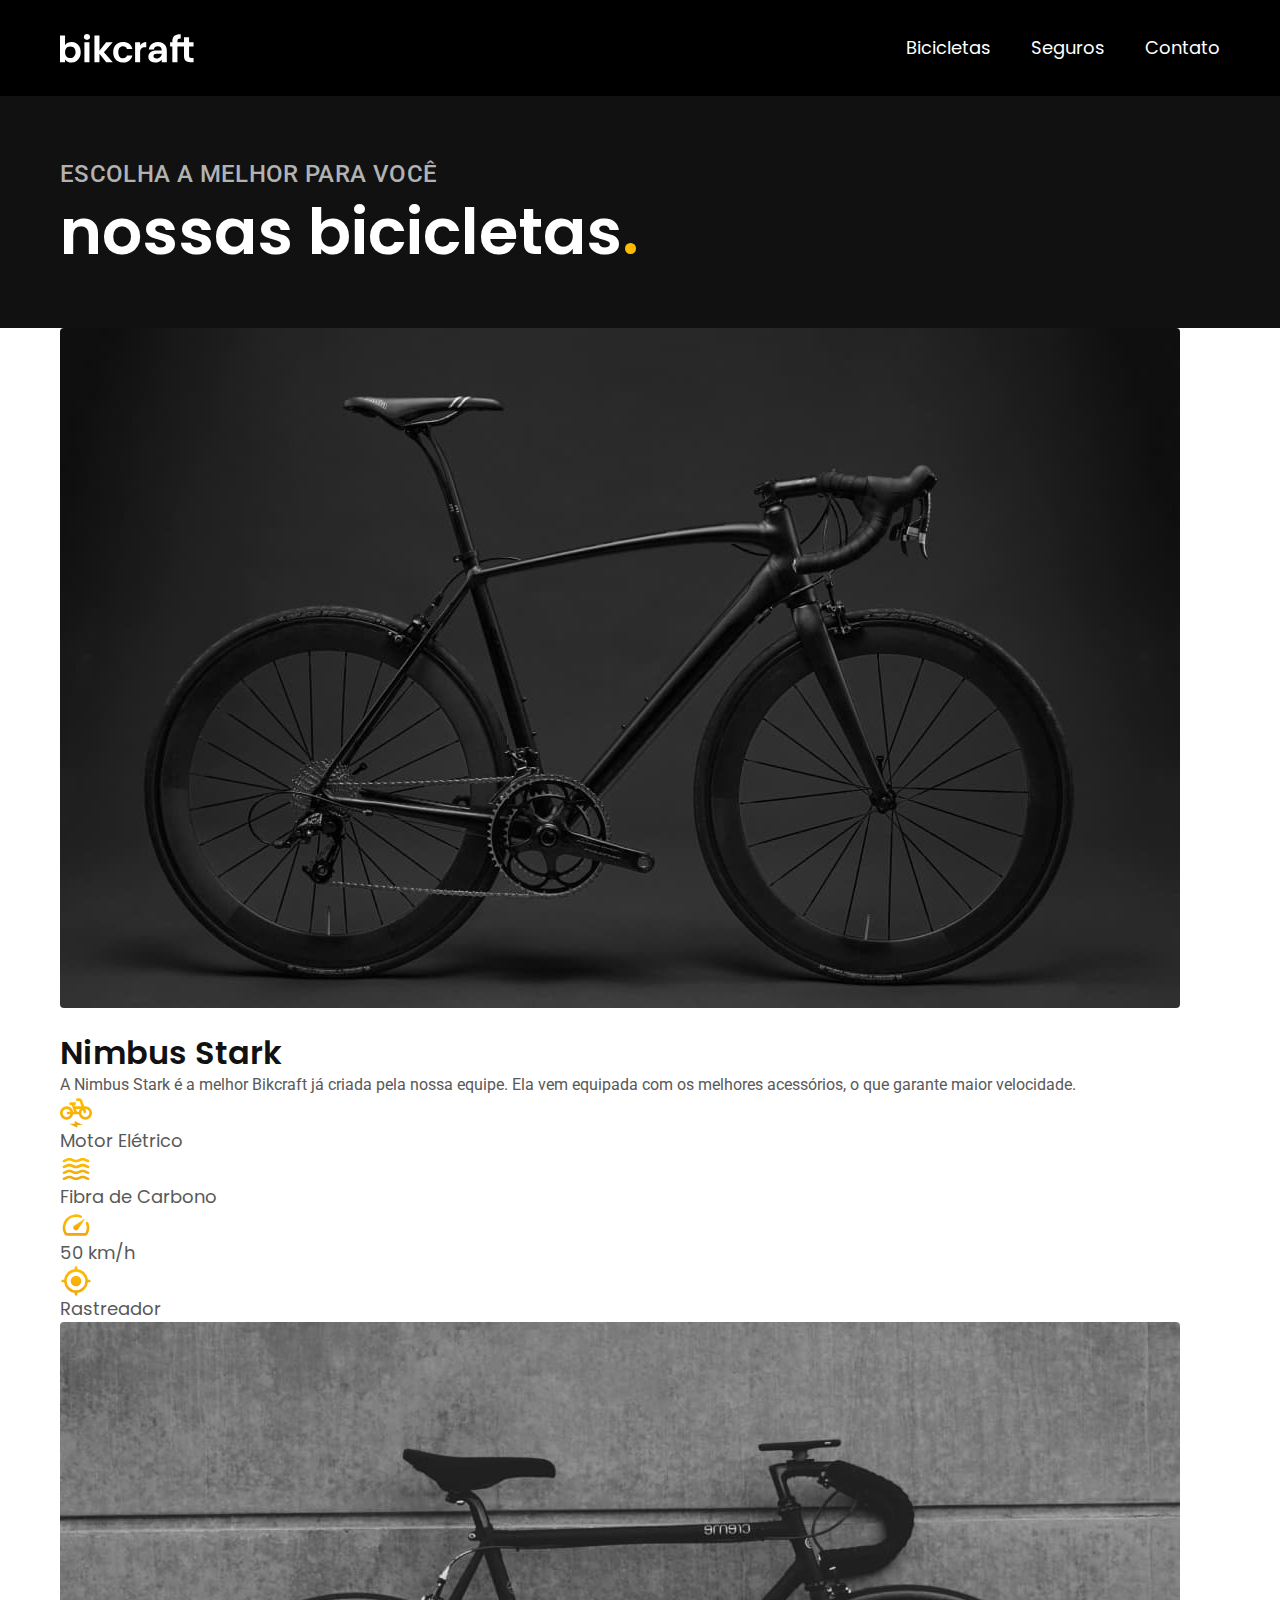
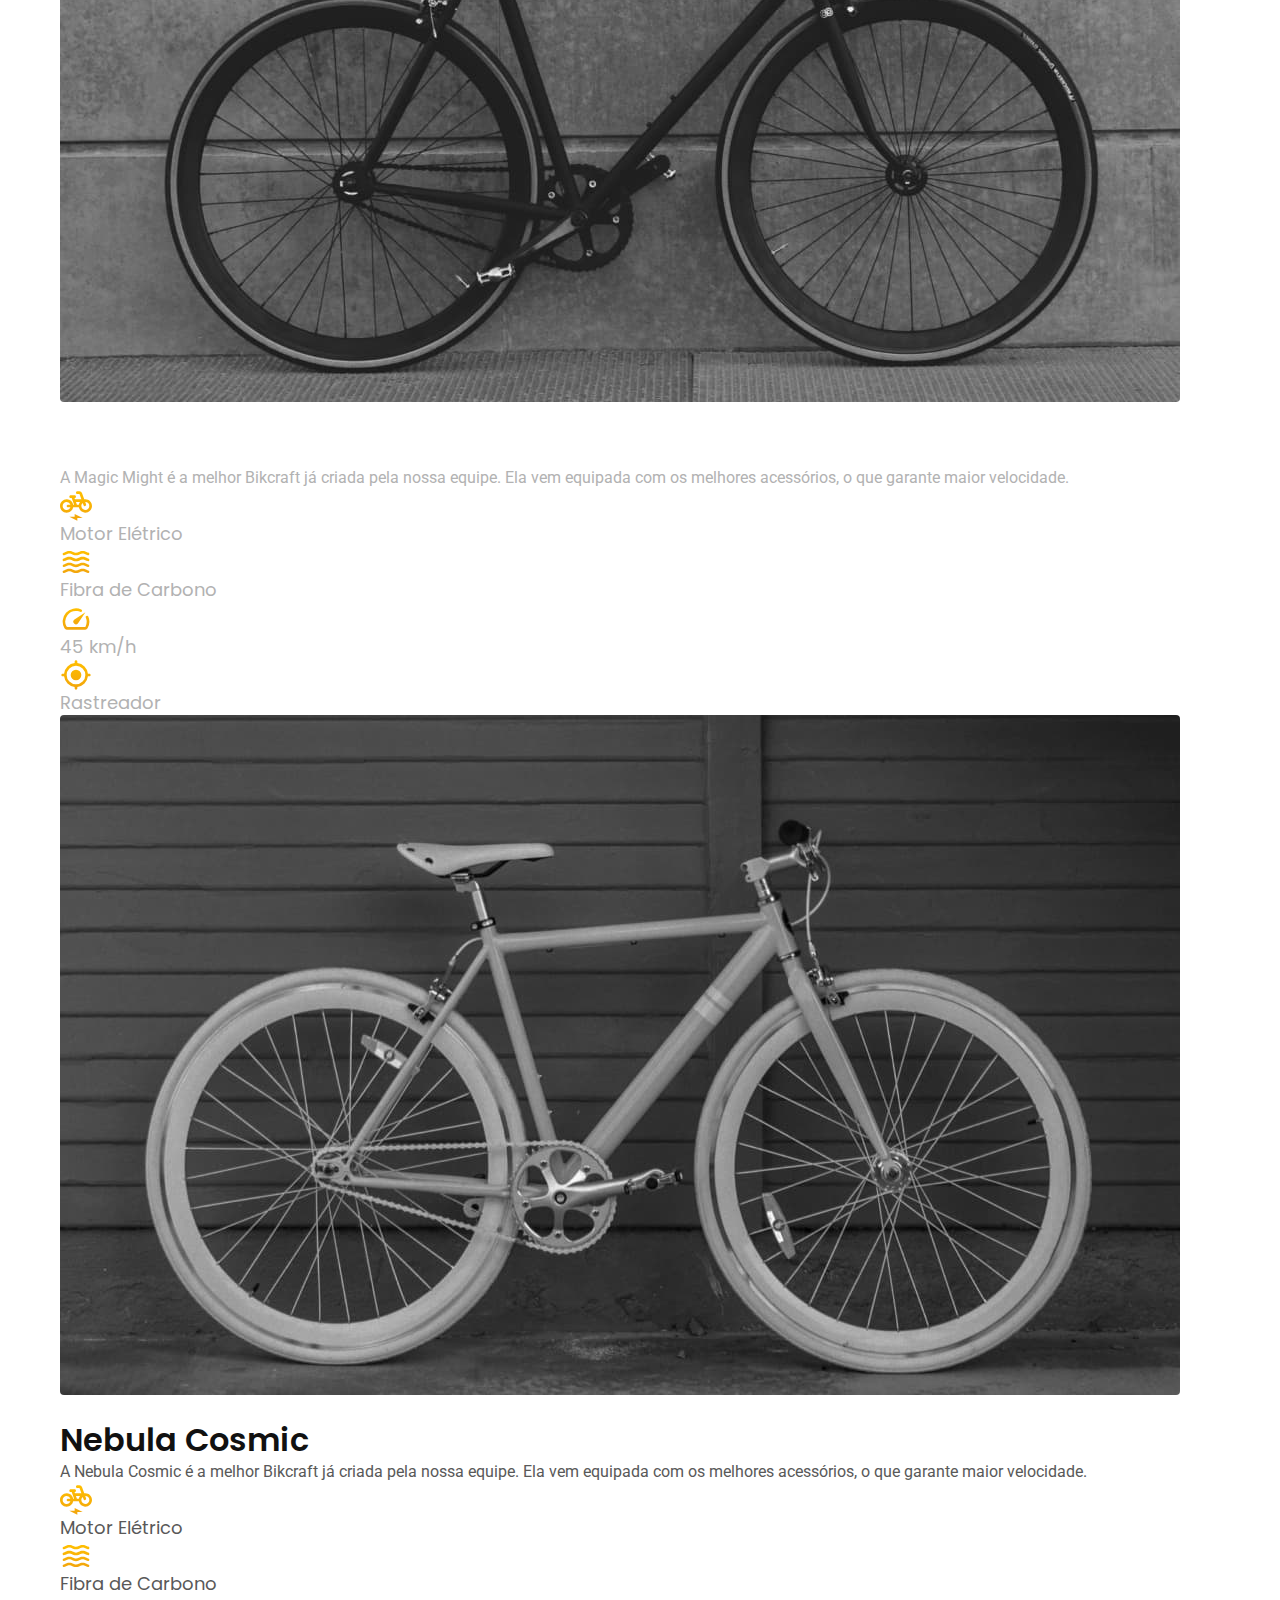
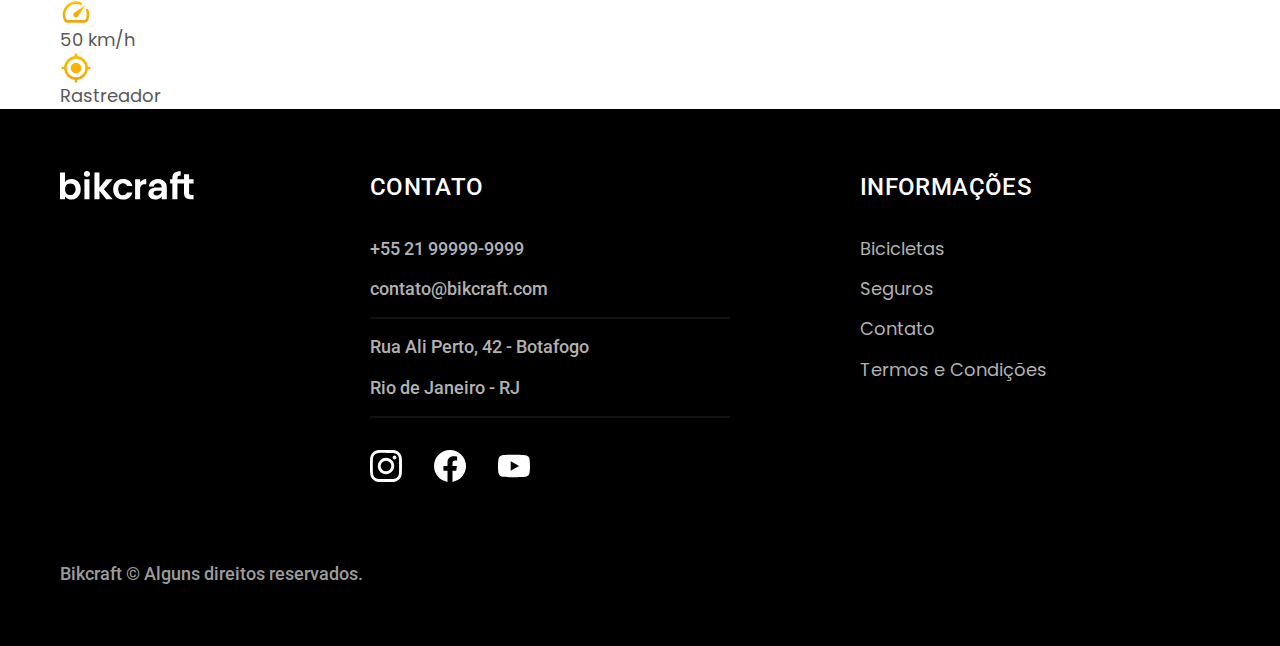
==== bicicletas.html @ 24e1cd5f "Bicicletas 1" ====
<!DOCTYPE html>
<html lang="pt-br">

<head>
  <meta charset="UTF-8">
  <meta http-equiv="X-UA-Compatible" content="IE=edge">
  <meta name="viewport" content="width=device-width, initial-scale=1.0">
  <title>Bicicletas | Bikcraft</title>
  <meta name="description" content="Bicicletas.">

  <link rel="stylesheet" href="./css/style.css">

  <link rel="preconnect" href="https://fonts.googleapis.com">
  <link rel="preconnect" href="https://fonts.gstatic.com" crossorigin>
  <link
    href="https://fonts.googleapis.com/css2?family=Poppins:wght@400;600&family=Roboto:wght@400;500&display=swap&family=Merriweather:ital,wght@1,900&display=swap"
    rel="stylesheet">
</head>

<body id="bicicletas">
  <header class="header-bg">
    <div class="header container">
      <a href="./"><img src="./img/bikcraft.svg" alt="Bikcraft"></a>
      <nav aria-label="primaria">
        <ul class="header-menu font-1-m cor-0">
          <li><a href="./bicicletas.html">Bicicletas</a></li>
          <li><a href="./seguros.html">Seguros</a></li>
          <li><a href="./contato.html">Contato</a></li>
        </ul>
      </nav>
    </div>
  </header>

  <main>
    <div class="titulo-bg">
      <div class="titulo container">
        <p class="font-2-l-b cor-5">Escolha a melhor para você</p>
        <h1 class="font-1-xxl cor-0">nossas bicicletas<span class="cor-p1">.</span></h1>
      </div>
    </div>

    <div class="bicicletas-bg">
      <div class="bicicletas container">
        <div class="bicicletas-imagem">
          <img src="./img/bicicletas/nimbus.jpg" alt="Bicicleta preta">
          <span class="font-2-m cor-0">R$ 4999</span>
        </div>
        <div class="bicicletas-conteudo">
          <h2 class="font-1-xl">Nimbus Stark</h2>
          <p class="font-2-s cor-8">A Nimbus Stark é a melhor Bikcraft já criada pela nossa equipe. Ela vem equipada com
            os melhores acessórios, o que garante maior velocidade.</p>
          <ul class="font-1-m cor-8">
            <li><img src="./img/icones/eletrica.svg" alt="">Motor Elétrico</li>
            <li><img src="./img/icones/carbono.svg" alt="">Fibra de Carbono</li>
            <li><img src="./img/icones/velocidade.svg" alt="">50 km/h</li>
            <li><img src="./img/icones/rastreador.svg" alt="">Rastreador</li>
          </ul>
        </div>
      </div>
    </div>

    <div class="bicicletas-bg">
      <div class="bicicletas container">
        <div class="bicicletas-imagem">
          <img src="./img/bicicletas/magic.jpg" alt="Bicicleta preta">
          <span class="font-2-m cor-0">R$ 2499</span>
        </div>
        <div class="bicicletas-conteudo">
          <h2 class="font-1-xl cor-0">Magic Might</h2>
          <p class="font-2-s cor-5">A Magic Might é a melhor Bikcraft já criada pela nossa equipe. Ela vem equipada com
            os melhores acessórios, o que garante maior velocidade.</p>
          <ul class="font-1-m cor-5">
            <li><img src="./img/icones/eletrica.svg" alt="">Motor Elétrico</li>
            <li><img src="./img/icones/carbono.svg" alt="">Fibra de Carbono</li>
            <li><img src="./img/icones/velocidade.svg" alt="">45 km/h</li>
            <li><img src="./img/icones/rastreador.svg" alt="">Rastreador</li>
          </ul>
        </div>
      </div>
    </div>

    <div class="bicicletas-bg">
      <div class="bicicletas container">
        <div class="bicicletas-imagem">
          <img src="./img/bicicletas/nebula.jpg" alt="Bicicleta branca">
          <span class="font-2-m cor-0">R$ 3999</span>
        </div>
        <div class="bicicletas-conteudo">
          <h2 class="font-1-xl">Nebula Cosmic</h2>
          <p class="font-2-s cor-8">A Nebula Cosmic é a melhor Bikcraft já criada pela nossa equipe. Ela vem equipada
            com os melhores acessórios, o que garante maior velocidade.</p>
          <ul class="font-1-m cor-8">
            <li><img src="./img/icones/eletrica.svg" alt="">Motor Elétrico</li>
            <li><img src="./img/icones/carbono.svg" alt="">Fibra de Carbono</li>
            <li><img src="./img/icones/velocidade.svg" alt="">50 km/h</li>
            <li><img src="./img/icones/rastreador.svg" alt="">Rastreador</li>
          </ul>
        </div>
      </div>
    </div>

  </main>

  <footer class="footer-bg">
    <div class="footer container">
      <img src="./img/bikcraft.svg" alt="Bikcraft">
      <div class="footer-contato">
        <h3 class="font-2-l-b cor-0">Contato</h3>
        <ul class="font-2-m cor-5">
          <li><a href="tel:+5521999999999">+55 21 99999-9999</a></li>
          <li><a href="mailto:contato@bikcraft.com">contato@bikcraft.com</a></li>
          <li>Rua Ali Perto, 42 - Botafogo</li>
          <li>Rio de Janeiro - RJ</li>
        </ul>
        <div class="footer-redes">
          <a href="./"><img src="./img/redes/instagram.svg" alt="Instagram"></a>
          <a href="./"><img src="./img/redes/facebook.svg" alt="Facebook"></a>
          <a href="./"><img src="./img/redes/youtube.svg" alt="YouTube"></a>
        </div>
      </div>
      <div class="footer-informacoes">
        <h3 class="font-2-l-b cor-0">Informações</h3>
        <nav>
          <ul class="font-1-m cor-5">
            <li><a href="./bicicletas.html">Bicicletas</a></li>
            <li><a href="./seguros.html">Seguros</a></li>
            <li><a href="./contato.html">Contato</a></li>
            <li><a href="./termos.html">Termos e Condições</a></li>
          </ul>
        </nav>
      </div>
      <p class="footer-copy font-2-m cor-6">Bikcraft © Alguns direitos reservados.</p>
    </div>
  </footer>
</body>

</html>
---- css/style.css ----
@import "./global/global.css";
@import "./utilities/tipografia.css";
@import "./utilities/cores.css";

@import "./global/header.css";
@import "./global/footer.css";

/* Utilities */
@import "./utilities/componentes.css";

/* Home */
@import "./home/introducao.css";
@import "./home/tecnologia.css";
@import "./home/parceiros.css";
@import "./home/depoimento.css";

/* Bicicletas */
@import "./bicicletas/bicicletas-lista.css";
@import "./bicicletas/bicicletas.css";

/* Seguros */
@import "./seguros/seguros.css";

/* Termos */
@import "./termos/termos.css";
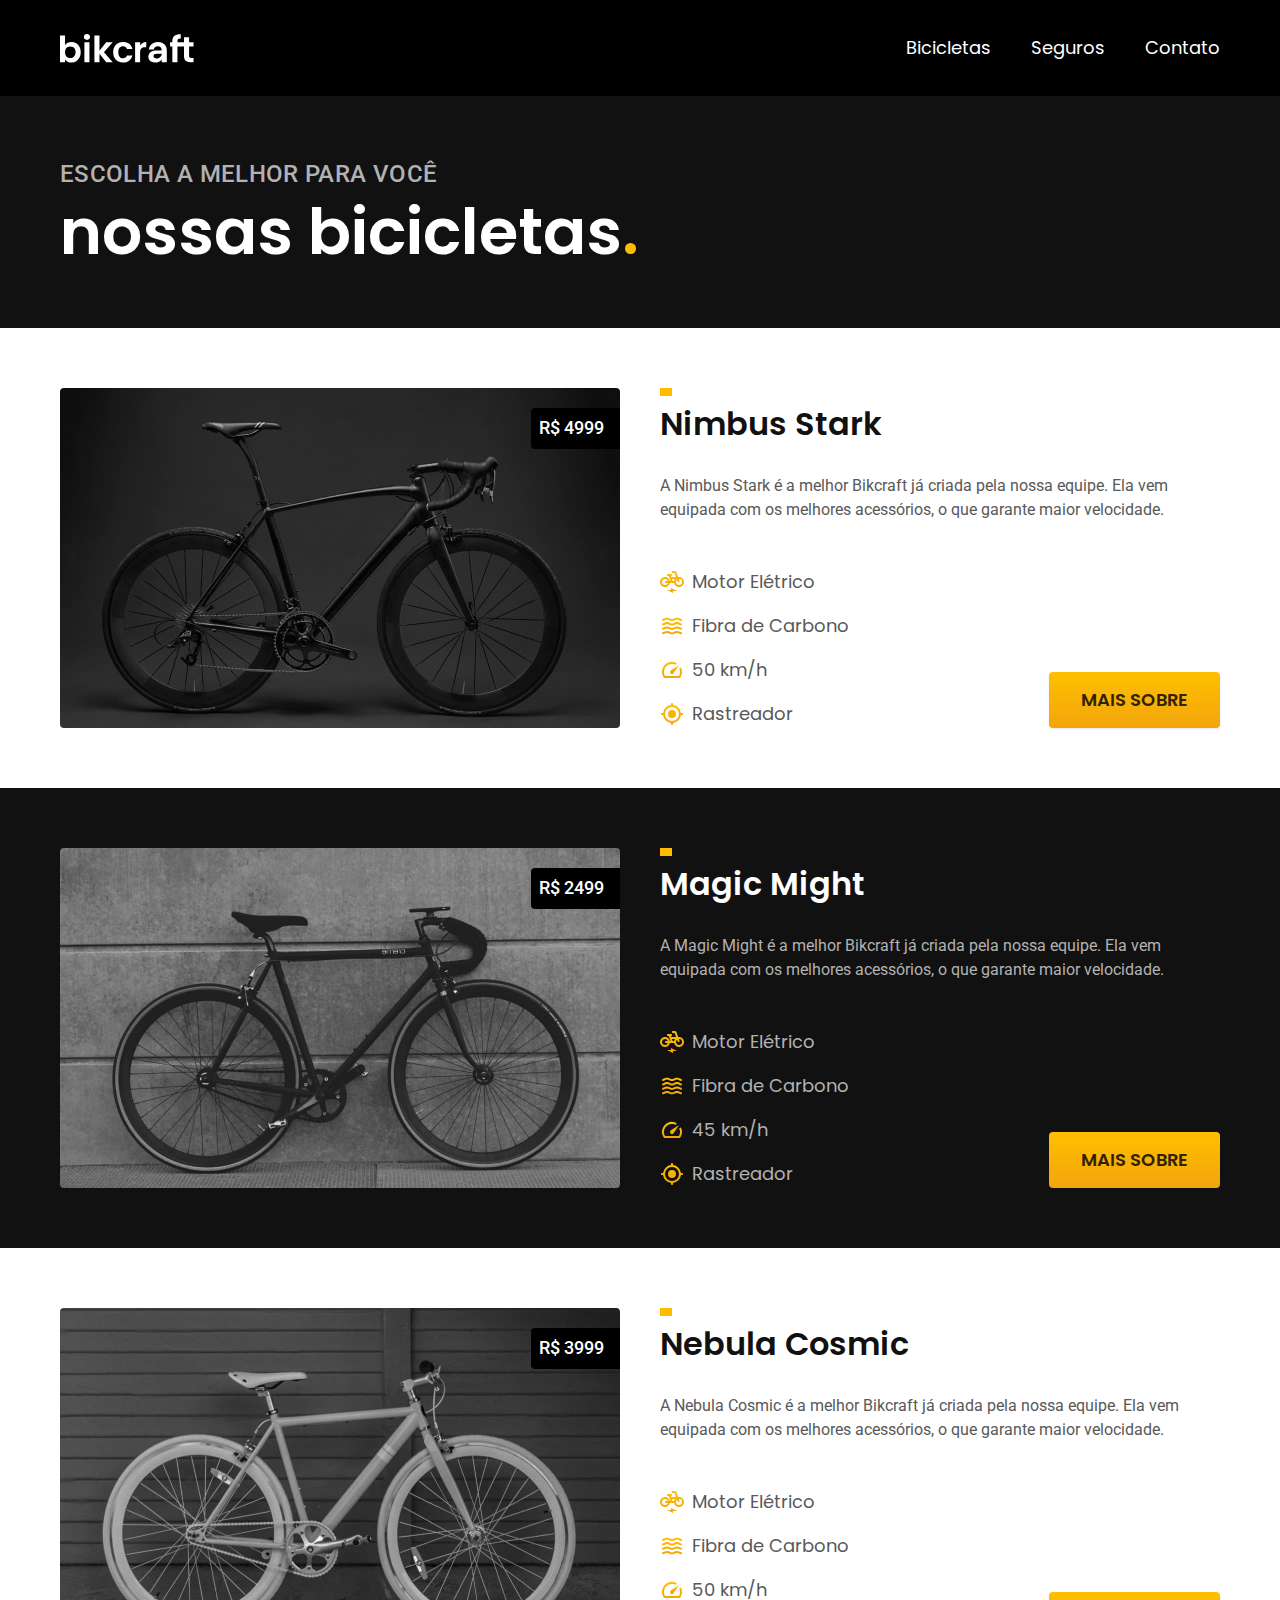
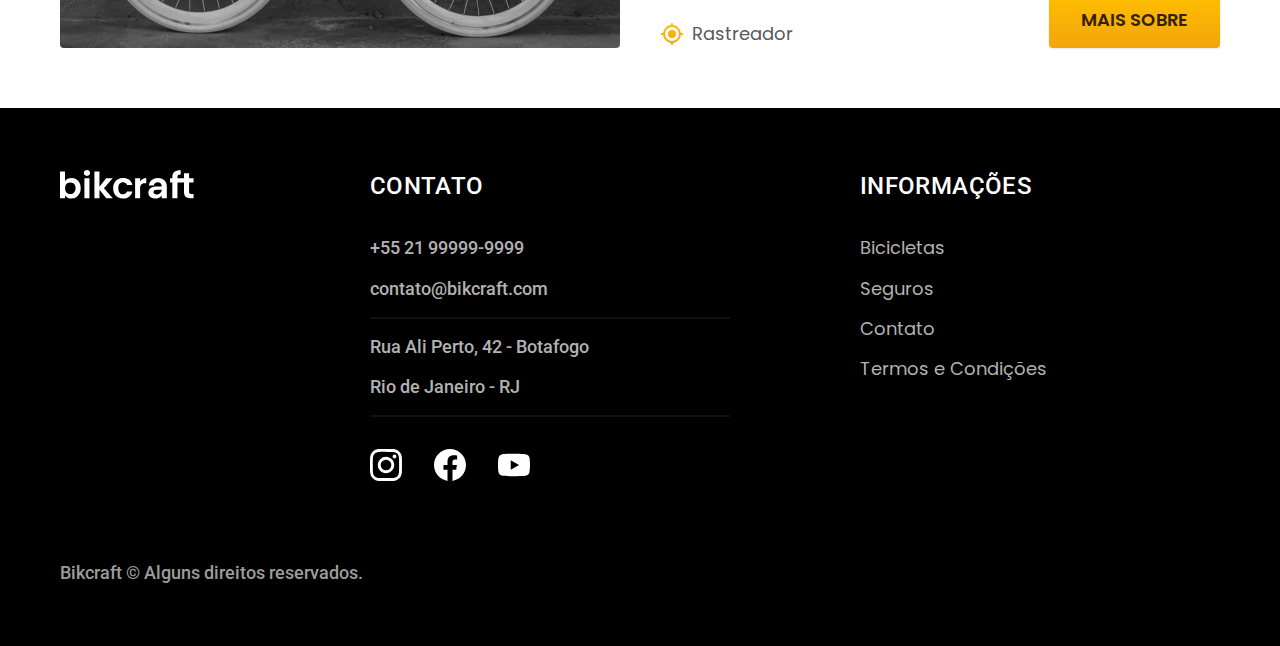
==== commit a227e86c: "Bicicletas 2" ====
--- a/bicicletas.html
+++ b/bicicletas.html
@@ -55,6 +55,7 @@
             <li><img src="./img/icones/velocidade.svg" alt="">50 km/h</li>
             <li><img src="./img/icones/rastreador.svg" alt="">Rastreador</li>
           </ul>
+          <a class="botao seta" href="./bicicletas/nimbus.html">Mais Sobre</a>
         </div>
       </div>
     </div>
@@ -75,6 +76,7 @@
             <li><img src="./img/icones/velocidade.svg" alt="">45 km/h</li>
             <li><img src="./img/icones/rastreador.svg" alt="">Rastreador</li>
           </ul>
+          <a class="botao seta" href="./bicicletas/magic.html">Mais Sobre</a>
         </div>
       </div>
     </div>
@@ -95,6 +97,7 @@
             <li><img src="./img/icones/velocidade.svg" alt="">50 km/h</li>
             <li><img src="./img/icones/rastreador.svg" alt="">Rastreador</li>
           </ul>
+          <a class="botao seta" href="./bicicletas/nebula.html">Mais Sobre</a>
         </div>
       </div>
     </div>
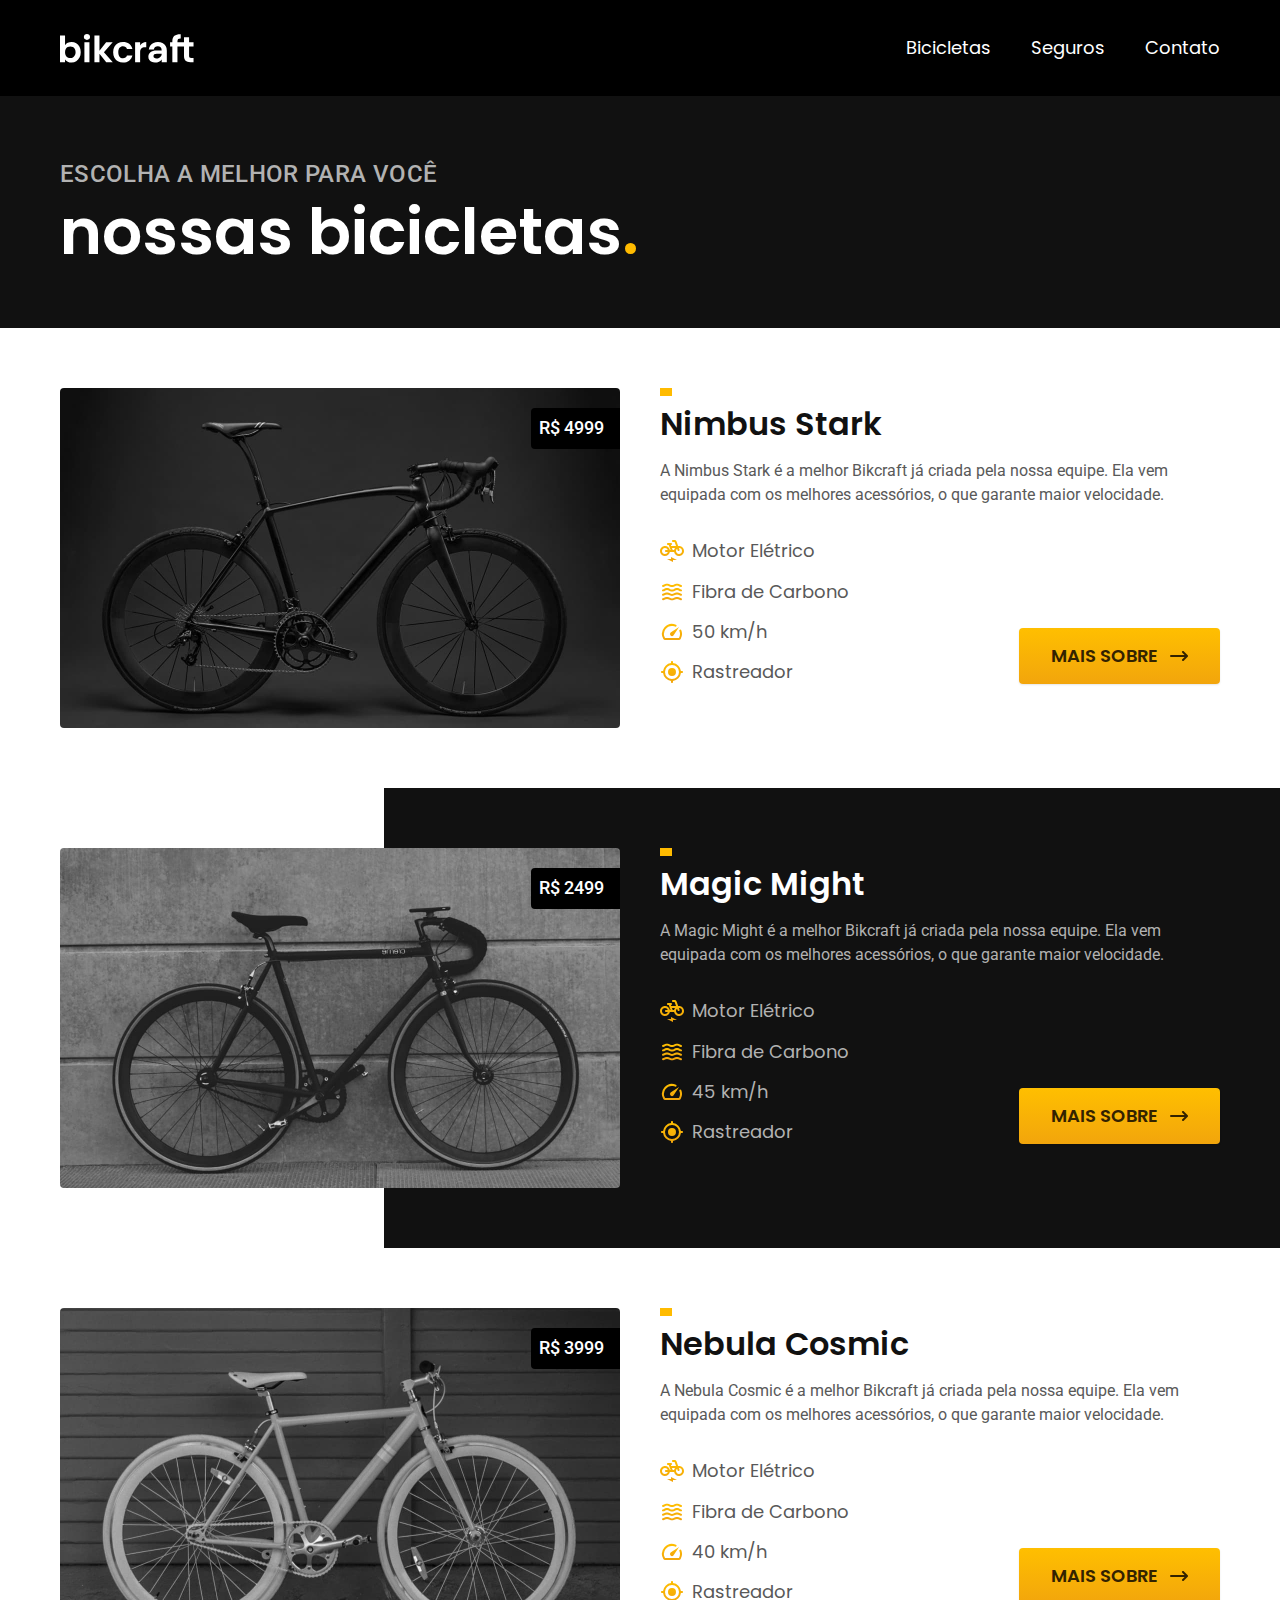
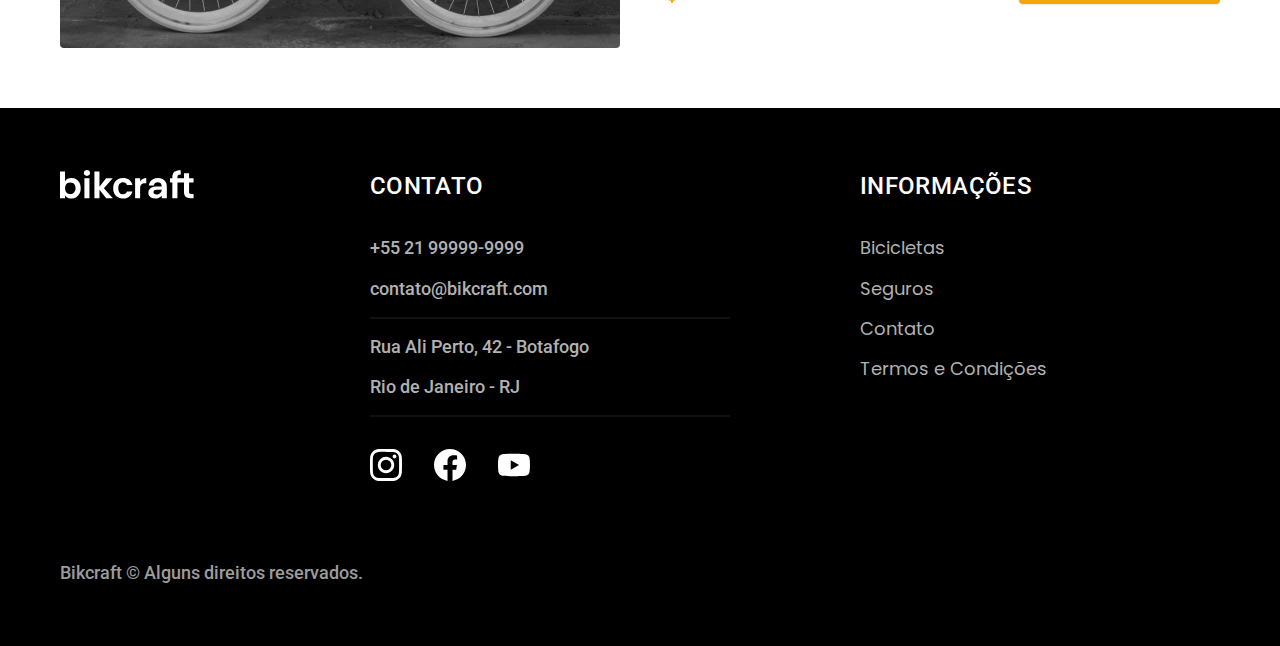
==== commit 5e7d91f5: "Bicicleta Seguro" ====
--- a/bicicletas.html
+++ b/bicicletas.html
@@ -94,7 +94,7 @@
           <ul class="font-1-m cor-8">
             <li><img src="./img/icones/eletrica.svg" alt="">Motor Elétrico</li>
             <li><img src="./img/icones/carbono.svg" alt="">Fibra de Carbono</li>
-            <li><img src="./img/icones/velocidade.svg" alt="">50 km/h</li>
+            <li><img src="./img/icones/velocidade.svg" alt="">40 km/h</li>
             <li><img src="./img/icones/rastreador.svg" alt="">Rastreador</li>
           </ul>
           <a class="botao seta" href="./bicicletas/nebula.html">Mais Sobre</a>
--- a/css/style.css
+++ b/css/style.css
@@ -18,8 +18,14 @@
 @import "./bicicletas/bicicletas-lista.css";
 @import "./bicicletas/bicicletas.css";
 
+/* Bicicleta */
+@import "./bicicleta/bicicleta.css";
+@import "./bicicleta/seguro.css";
+
 /* Seguros */
 @import "./seguros/seguros.css";
+@import "./seguros/vantagens.css";
+@import "./seguros/perguntas.css";
 
 /* Termos */
 @import "./termos/termos.css";
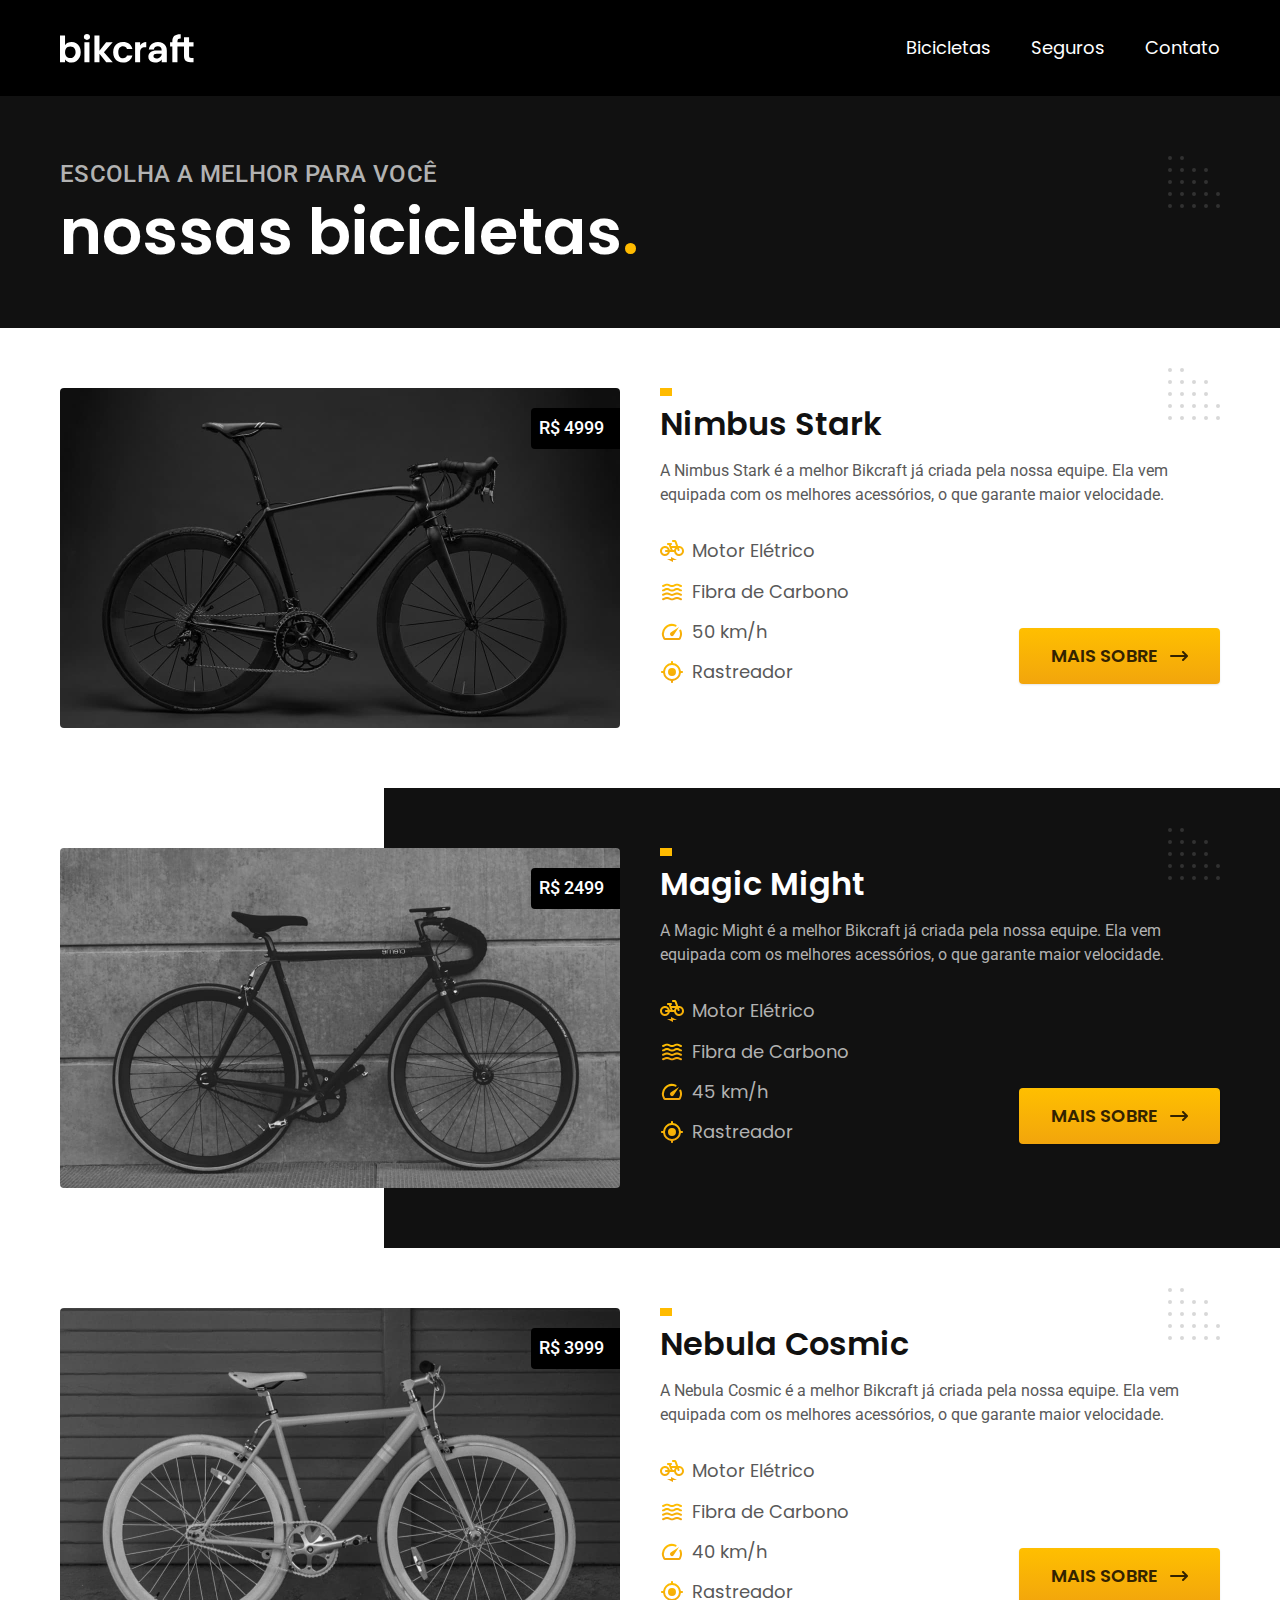
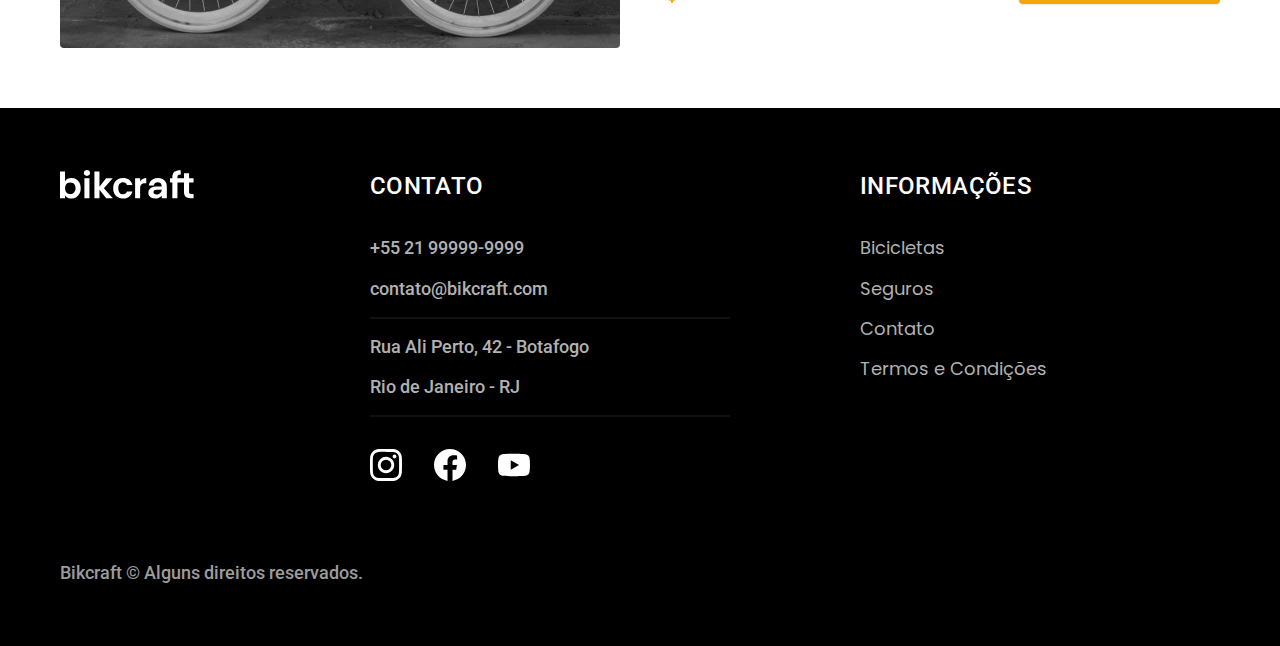
==== commit 9bad2f46: "Otimizações" ====
--- a/bicicletas.html
+++ b/bicicletas.html
@@ -8,7 +8,9 @@
   <title>Bicicletas | Bikcraft</title>
   <meta name="description" content="Bicicletas.">
 
+  <link rel="preload" href="./css/style.css" as="style">
   <link rel="stylesheet" href="./css/style.css">
+
 
   <link rel="preconnect" href="https://fonts.googleapis.com">
   <link rel="preconnect" href="https://fonts.gstatic.com" crossorigin>
--- a/css/style.css
+++ b/css/style.css
@@ -7,6 +7,7 @@
 
 /* Utilities */
 @import "./utilities/componentes.css";
+@import "./utilities/formulario.css";
 
 /* Home */
 @import "./home/introducao.css";
@@ -27,5 +28,12 @@
 @import "./seguros/vantagens.css";
 @import "./seguros/perguntas.css";
 
+/* Contato */
+@import "./contato/contato.css";
+@import "./contato/lojas.css";
+
+/* Orçamento */
+@import "./orcamento/orcamento.css";
+
 /* Termos */
 @import "./termos/termos.css";
--- a/css/style.css
+++ b/css/style.css
@@ -7,6 +7,7 @@
 
 /* Utilities */
 @import "./utilities/componentes.css";
+@import "./utilities/formulario.css";
 
 /* Home */
 @import "./home/introducao.css";
@@ -27,5 +28,12 @@
 @import "./seguros/vantagens.css";
 @import "./seguros/perguntas.css";
 
+/* Contato */
+@import "./contato/contato.css";
+@import "./contato/lojas.css";
+
+/* Orçamento */
+@import "./orcamento/orcamento.css";
+
 /* Termos */
 @import "./termos/termos.css";
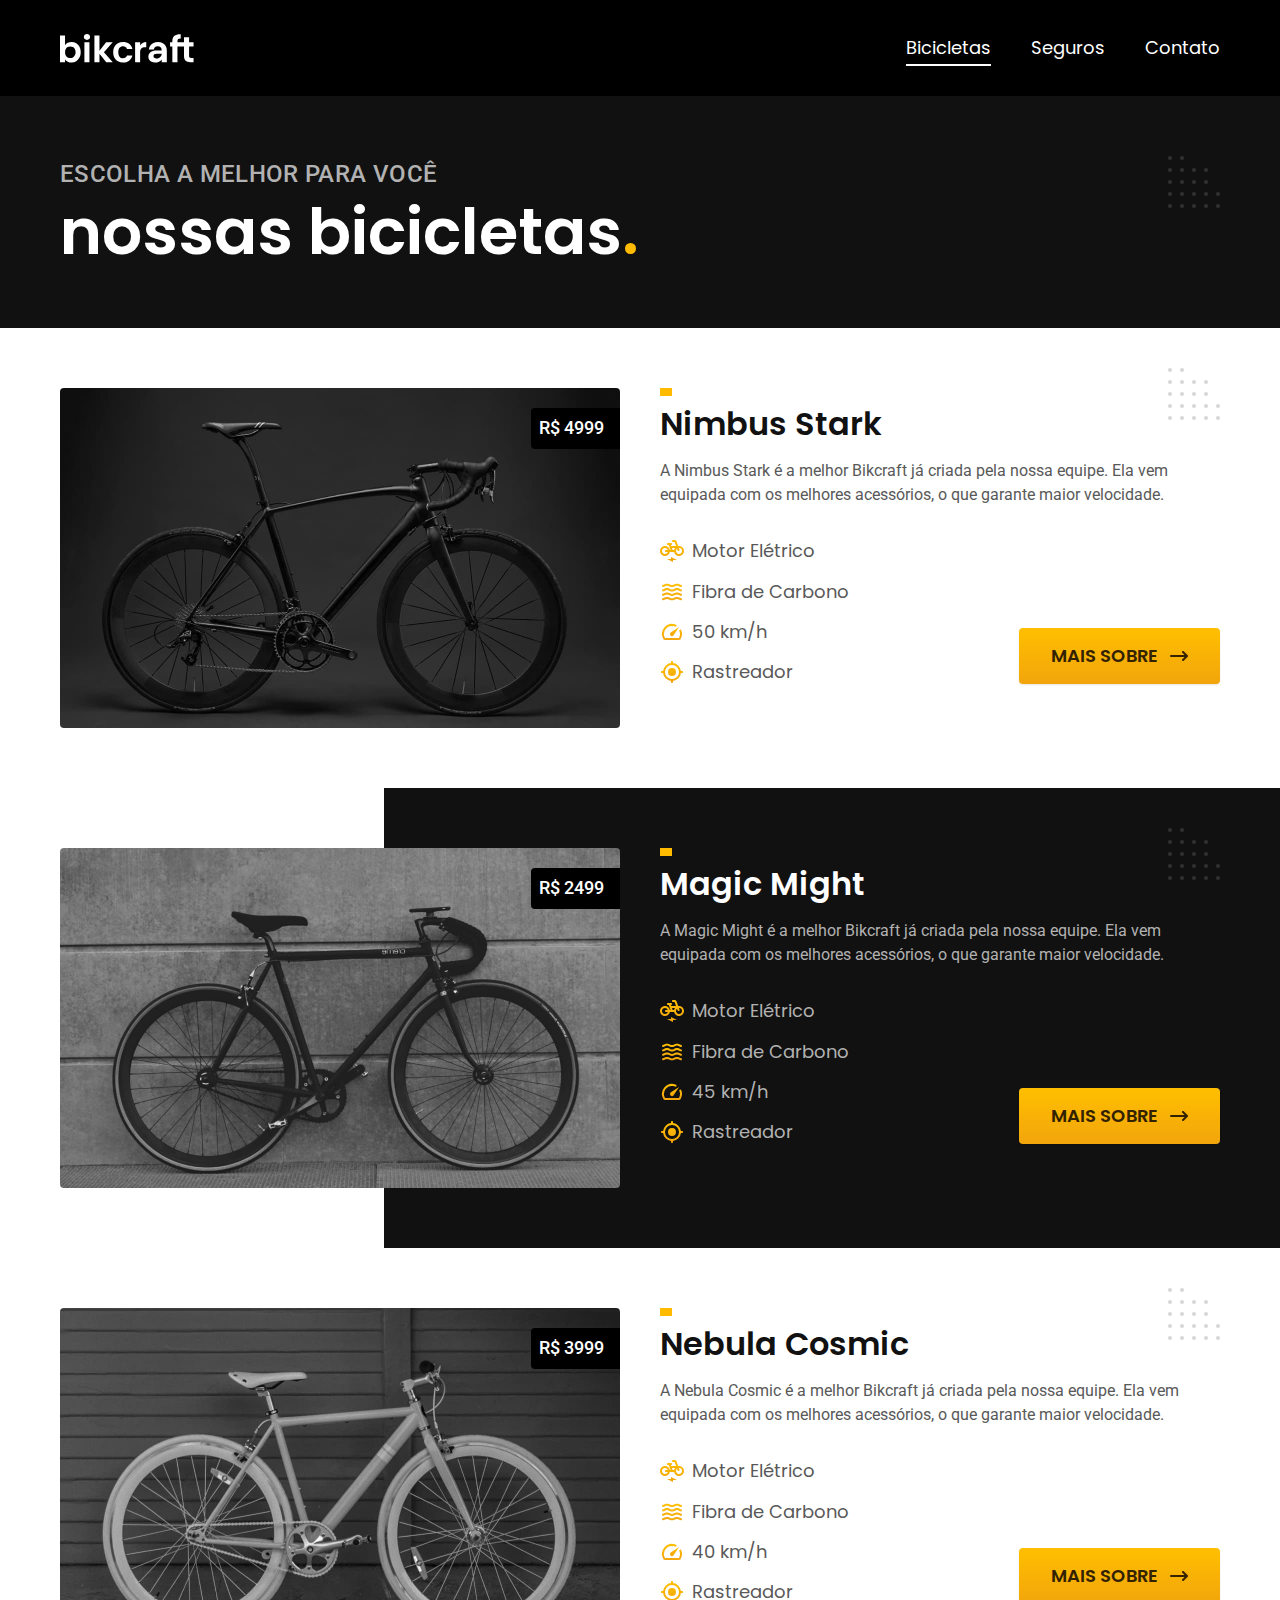
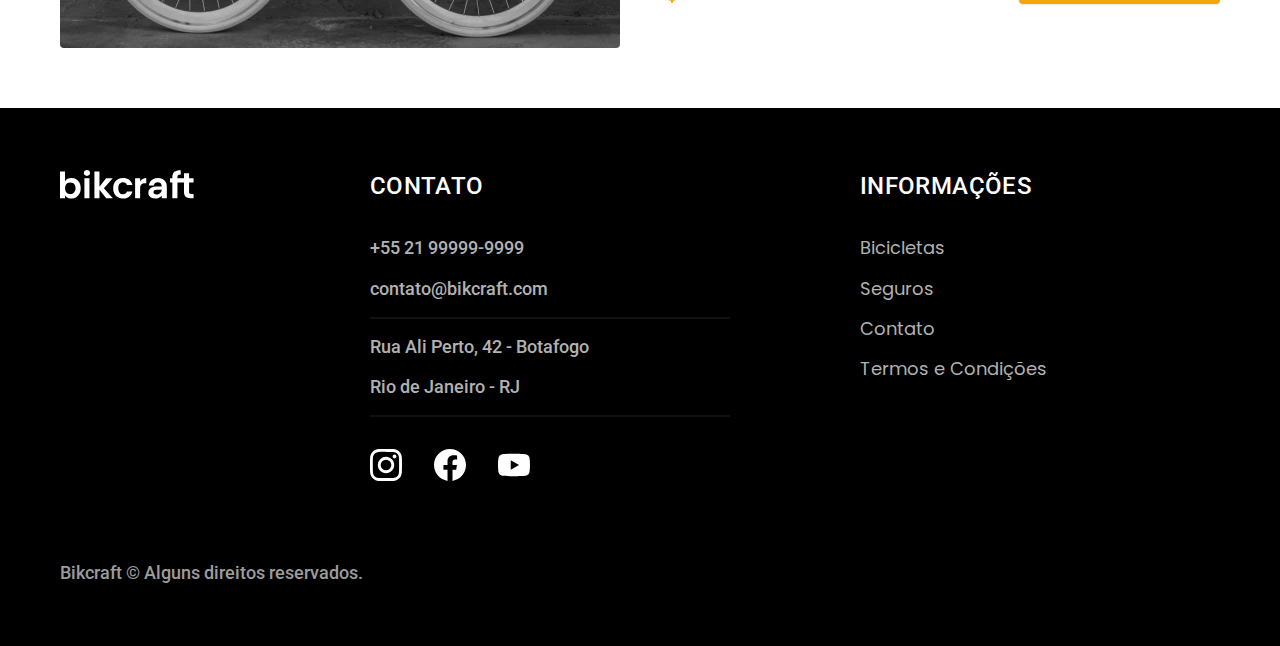
==== commit b6fdd3e3: "Menu Ativo" ====
--- a/bicicletas.html
+++ b/bicicletas.html
@@ -137,6 +137,7 @@
       <p class="footer-copy font-2-m cor-6">Bikcraft © Alguns direitos reservados.</p>
     </div>
   </footer>
+  <script src="./js/script.js"></script>
 </body>
 
 </html>